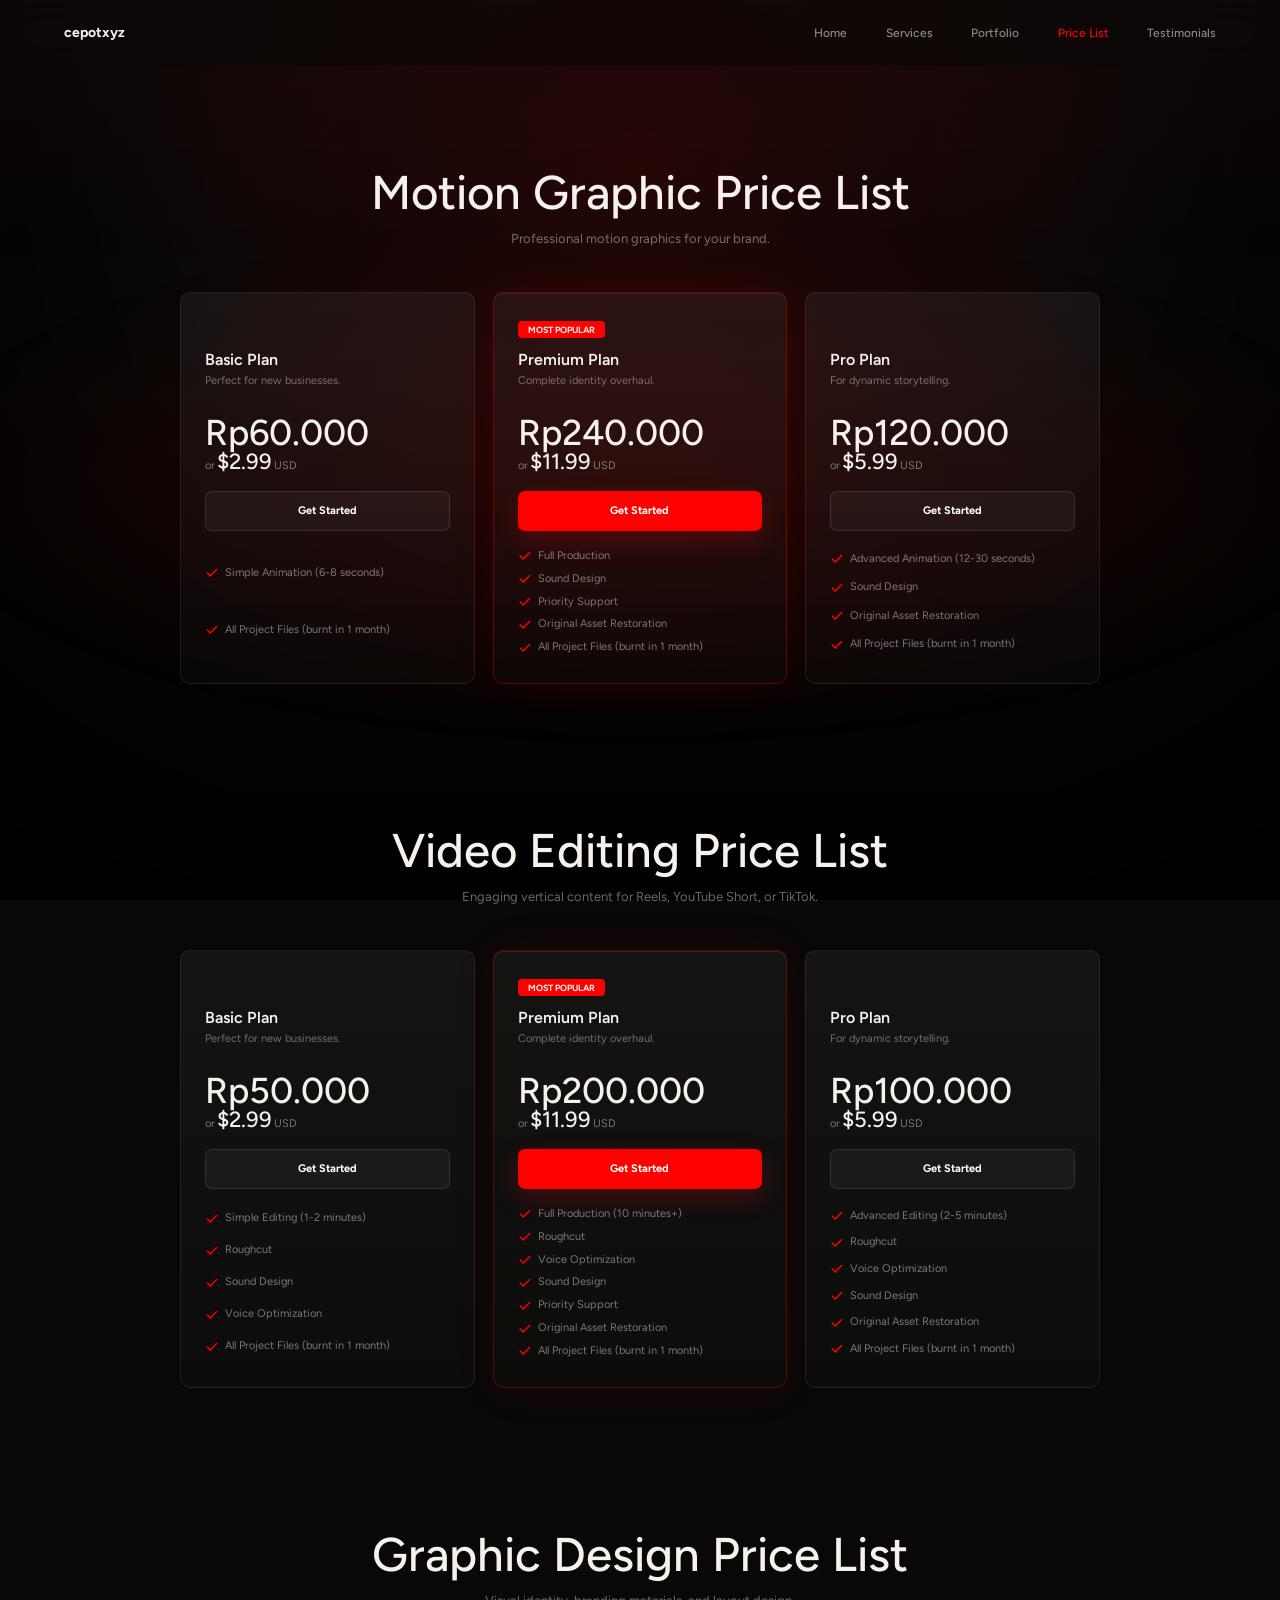
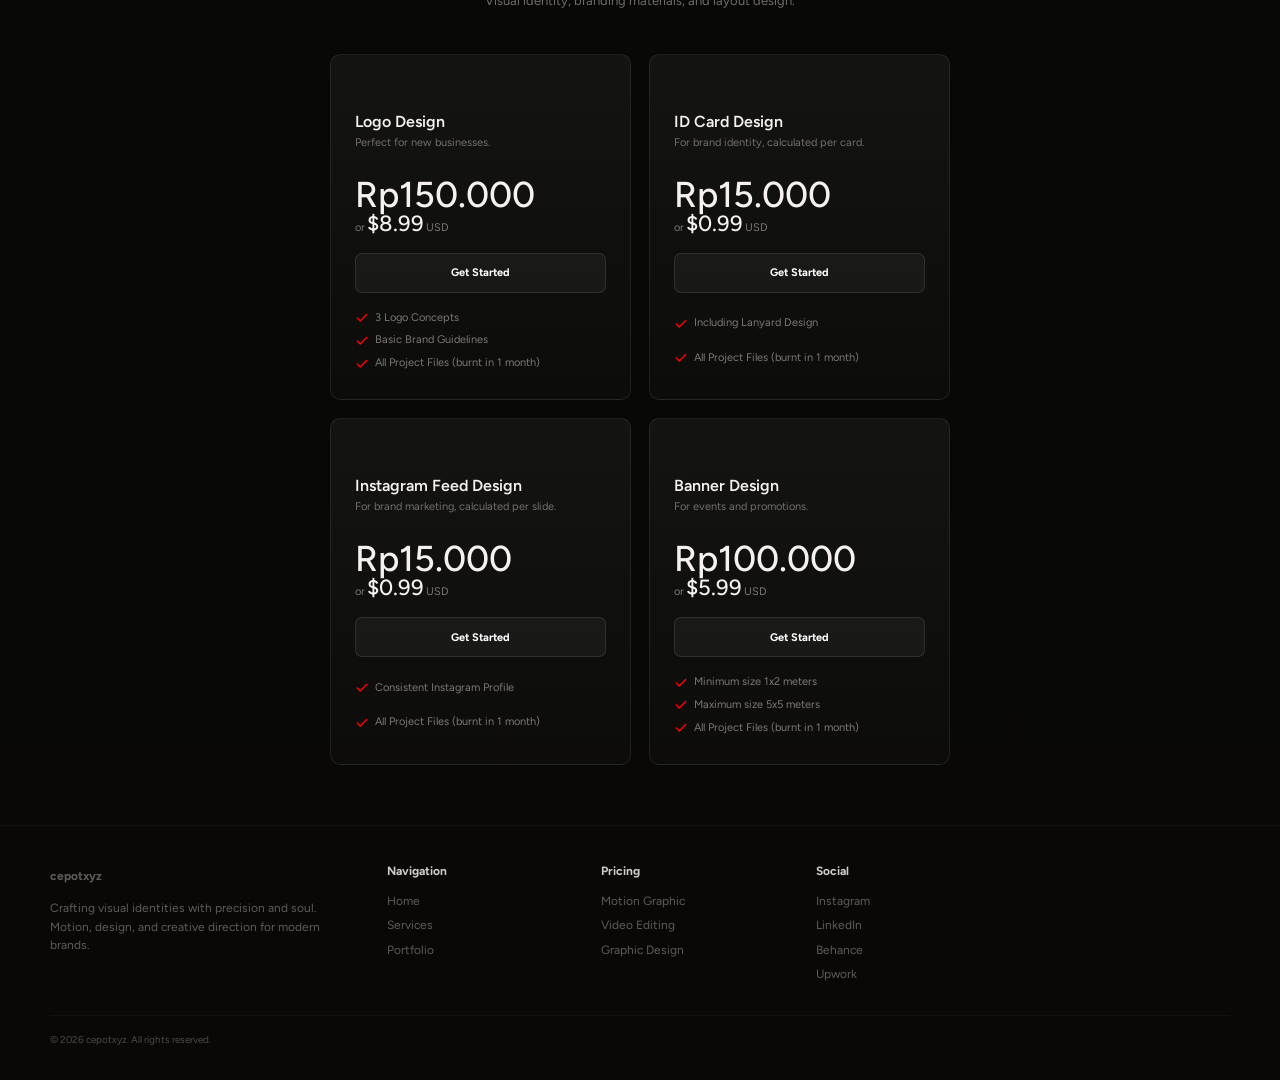
==== pricelist.html @ 966703ff "Revamp: complete portfolio website v2" ====
<!DOCTYPE html>
<html lang="en">
<head>
    <meta charset="UTF-8">
    <meta name="viewport" content="width=device-width, initial-scale=1.0">
    <title>Price List - cepotxyz | Creative Motion Developer</title>
    <link rel="icon" href="Assets/Cepot White Logo.svg" type="image/svg+xml">
    <link rel="preconnect" href="https://fonts.googleapis.com">
    <link rel="preconnect" href="https://fonts.gstatic.com" crossorigin>
    <link href="https://fonts.googleapis.com/css2?family=Figtree:wght@300;400;500;600;700;800&display=swap" rel="stylesheet">
    <link rel="stylesheet" href="style.css">
</head>
<body>
    <main class="page" style="visibility:hidden">
        <nav class="nav" id="nav"></nav>

        <section class="features" style="padding-top:100px;" id="pricing-motion">
            <div class="container">
                <div class="section-head reveal">
                    <h2>Motion Graphic Price List</h2>
                    <p>Professional motion graphics for your brand.</p>
                </div>

                <div class="price-grid">
                    <div class="price-card reveal">
                        <div class="badge" style="opacity:0;pointer-events:none;">&nbsp;</div>
                        <div class="plan">Basic Plan</div>
                        <div class="plan-desc">Perfect for new businesses.</div>
                        <div class="price">
                            <strong>Rp60.000</strong>
                        </div>
                        <div class="price" style="margin-top:-6px;">
                            <span>or </span><strong style="font-size:22px;">$2.99</strong><span> USD</span>
                        </div>
                        <button class="price-btn">Get Started</button>
                        <ul class="check-list">
                            <li>
                                <svg viewBox="0 0 24 24" width="14" height="14" fill="none" stroke="#FF0000" stroke-width="2.5" stroke-linecap="round" stroke-linejoin="round"><polyline points="20 6 9 17 4 12"/></svg>
                                Simple Animation (6-8 seconds)
                            </li>
                            <li>
                                <svg viewBox="0 0 24 24" width="14" height="14" fill="none" stroke="#FF0000" stroke-width="2.5" stroke-linecap="round" stroke-linejoin="round"><polyline points="20 6 9 17 4 12"/></svg>
                                All Project Files (burnt in 1 month)
                            </li>
                        </ul>
                    </div>

                    <div class="price-card featured reveal" style="transition-delay:80ms">
                        <div class="badge">Most Popular</div>
                        <div class="plan">Premium Plan</div>
                        <div class="plan-desc">Complete identity overhaul.</div>
                        <div class="price">
                            <strong>Rp240.000</strong>
                        </div>
                        <div class="price" style="margin-top:-6px;">
                            <span>or </span><strong style="font-size:22px;">$11.99</strong><span> USD</span>
                        </div>
                        <button class="price-btn">Get Started</button>
                        <ul class="check-list">
                            <li>
                                <svg viewBox="0 0 24 24" width="14" height="14" fill="none" stroke="#FF0000" stroke-width="2.5" stroke-linecap="round" stroke-linejoin="round"><polyline points="20 6 9 17 4 12"/></svg>
                                Full Production
                            </li>
                            <li>
                                <svg viewBox="0 0 24 24" width="14" height="14" fill="none" stroke="#FF0000" stroke-width="2.5" stroke-linecap="round" stroke-linejoin="round"><polyline points="20 6 9 17 4 12"/></svg>
                                Sound Design
                            </li>
                            <li>
                                <svg viewBox="0 0 24 24" width="14" height="14" fill="none" stroke="#FF0000" stroke-width="2.5" stroke-linecap="round" stroke-linejoin="round"><polyline points="20 6 9 17 4 12"/></svg>
                                Priority Support
                            </li>
                            <li>
                                <svg viewBox="0 0 24 24" width="14" height="14" fill="none" stroke="#FF0000" stroke-width="2.5" stroke-linecap="round" stroke-linejoin="round"><polyline points="20 6 9 17 4 12"/></svg>
                                Original Asset Restoration
                            </li>
                            <li>
                                <svg viewBox="0 0 24 24" width="14" height="14" fill="none" stroke="#FF0000" stroke-width="2.5" stroke-linecap="round" stroke-linejoin="round"><polyline points="20 6 9 17 4 12"/></svg>
                                All Project Files (burnt in 1 month)
                            </li>
                        </ul>
                    </div>

                    <div class="price-card reveal" style="transition-delay:160ms">
                        <div class="badge" style="opacity:0;pointer-events:none;">&nbsp;</div>
                        <div class="plan">Pro Plan</div>
                        <div class="plan-desc">For dynamic storytelling.</div>
                        <div class="price">
                            <strong>Rp120.000</strong>
                        </div>
                        <div class="price" style="margin-top:-6px;">
                            <span>or </span><strong style="font-size:22px;">$5.99</strong><span> USD</span>
                        </div>
                        <button class="price-btn">Get Started</button>
                        <ul class="check-list">
                            <li>
                                <svg viewBox="0 0 24 24" width="14" height="14" fill="none" stroke="#FF0000" stroke-width="2.5" stroke-linecap="round" stroke-linejoin="round"><polyline points="20 6 9 17 4 12"/></svg>
                                Advanced Animation (12-30 seconds)
                            </li>
                            <li>
                                <svg viewBox="0 0 24 24" width="14" height="14" fill="none" stroke="#FF0000" stroke-width="2.5" stroke-linecap="round" stroke-linejoin="round"><polyline points="20 6 9 17 4 12"/></svg>
                                Sound Design
                            </li>
                            <li>
                                <svg viewBox="0 0 24 24" width="14" height="14" fill="none" stroke="#FF0000" stroke-width="2.5" stroke-linecap="round" stroke-linejoin="round"><polyline points="20 6 9 17 4 12"/></svg>
                                Original Asset Restoration
                            </li>
                            <li>
                                <svg viewBox="0 0 24 24" width="14" height="14" fill="none" stroke="#FF0000" stroke-width="2.5" stroke-linecap="round" stroke-linejoin="round"><polyline points="20 6 9 17 4 12"/></svg>
                                All Project Files (burnt in 1 month)
                            </li>
                        </ul>
                    </div>
                </div>
            </div>
        </section>

        <section class="features" id="pricing-video">
            <div class="container">
                <div class="section-head reveal">
                    <h2>Video Editing Price List</h2>
                    <p>Engaging vertical content for Reels, YouTube Short, or TikTok.</p>
                </div>

                <div class="price-grid">
                    <div class="price-card reveal">
                        <div class="badge" style="opacity:0;pointer-events:none;">&nbsp;</div>
                        <div class="plan">Basic Plan</div>
                        <div class="plan-desc">Perfect for new businesses.</div>
                        <div class="price">
                            <strong>Rp50.000</strong>
                        </div>
                        <div class="price" style="margin-top:-6px;">
                            <span>or </span><strong style="font-size:22px;">$2.99</strong><span> USD</span>
                        </div>
                        <button class="price-btn">Get Started</button>
                        <ul class="check-list">
                            <li>
                                <svg viewBox="0 0 24 24" width="14" height="14" fill="none" stroke="#FF0000" stroke-width="2.5" stroke-linecap="round" stroke-linejoin="round"><polyline points="20 6 9 17 4 12"/></svg>
                                Simple Editing (1-2 minutes)
                            </li>
                            <li>
                                <svg viewBox="0 0 24 24" width="14" height="14" fill="none" stroke="#FF0000" stroke-width="2.5" stroke-linecap="round" stroke-linejoin="round"><polyline points="20 6 9 17 4 12"/></svg>
                                Roughcut
                            </li>
                            <li>
                                <svg viewBox="0 0 24 24" width="14" height="14" fill="none" stroke="#FF0000" stroke-width="2.5" stroke-linecap="round" stroke-linejoin="round"><polyline points="20 6 9 17 4 12"/></svg>
                                Sound Design
                            </li>
                            <li>
                                <svg viewBox="0 0 24 24" width="14" height="14" fill="none" stroke="#FF0000" stroke-width="2.5" stroke-linecap="round" stroke-linejoin="round"><polyline points="20 6 9 17 4 12"/></svg>
                                Voice Optimization
                            </li>
                            <li>
                                <svg viewBox="0 0 24 24" width="14" height="14" fill="none" stroke="#FF0000" stroke-width="2.5" stroke-linecap="round" stroke-linejoin="round"><polyline points="20 6 9 17 4 12"/></svg>
                                All Project Files (burnt in 1 month)
                            </li>
                        </ul>
                    </div>

                    <div class="price-card featured reveal" style="transition-delay:80ms">
                        <div class="badge">Most Popular</div>
                        <div class="plan">Premium Plan</div>
                        <div class="plan-desc">Complete identity overhaul.</div>
                        <div class="price">
                            <strong>Rp200.000</strong>
                        </div>
                        <div class="price" style="margin-top:-6px;">
                            <span>or </span><strong style="font-size:22px;">$11.99</strong><span> USD</span>
                        </div>
                        <button class="price-btn">Get Started</button>
                        <ul class="check-list">
                            <li>
                                <svg viewBox="0 0 24 24" width="14" height="14" fill="none" stroke="#FF0000" stroke-width="2.5" stroke-linecap="round" stroke-linejoin="round"><polyline points="20 6 9 17 4 12"/></svg>
                                Full Production (10 minutes+)
                            </li>
                            <li>
                                <svg viewBox="0 0 24 24" width="14" height="14" fill="none" stroke="#FF0000" stroke-width="2.5" stroke-linecap="round" stroke-linejoin="round"><polyline points="20 6 9 17 4 12"/></svg>
                                Roughcut
                            </li>
                            <li>
                                <svg viewBox="0 0 24 24" width="14" height="14" fill="none" stroke="#FF0000" stroke-width="2.5" stroke-linecap="round" stroke-linejoin="round"><polyline points="20 6 9 17 4 12"/></svg>
                                Voice Optimization
                            </li>
                            <li>
                                <svg viewBox="0 0 24 24" width="14" height="14" fill="none" stroke="#FF0000" stroke-width="2.5" stroke-linecap="round" stroke-linejoin="round"><polyline points="20 6 9 17 4 12"/></svg>
                                Sound Design
                            </li>
                            <li>
                                <svg viewBox="0 0 24 24" width="14" height="14" fill="none" stroke="#FF0000" stroke-width="2.5" stroke-linecap="round" stroke-linejoin="round"><polyline points="20 6 9 17 4 12"/></svg>
                                Priority Support
                            </li>
                            <li>
                                <svg viewBox="0 0 24 24" width="14" height="14" fill="none" stroke="#FF0000" stroke-width="2.5" stroke-linecap="round" stroke-linejoin="round"><polyline points="20 6 9 17 4 12"/></svg>
                                Original Asset Restoration
                            </li>
                            <li>
                                <svg viewBox="0 0 24 24" width="14" height="14" fill="none" stroke="#FF0000" stroke-width="2.5" stroke-linecap="round" stroke-linejoin="round"><polyline points="20 6 9 17 4 12"/></svg>
                                All Project Files (burnt in 1 month)
                            </li>
                        </ul>
                    </div>

                    <div class="price-card reveal" style="transition-delay:160ms">
                        <div class="badge" style="opacity:0;pointer-events:none;">&nbsp;</div>
                        <div class="plan">Pro Plan</div>
                        <div class="plan-desc">For dynamic storytelling.</div>
                        <div class="price">
                            <strong>Rp100.000</strong>
                        </div>
                        <div class="price" style="margin-top:-6px;">
                            <span>or </span><strong style="font-size:22px;">$5.99</strong><span> USD</span>
                        </div>
                        <button class="price-btn">Get Started</button>
                        <ul class="check-list">
                            <li>
                                <svg viewBox="0 0 24 24" width="14" height="14" fill="none" stroke="#FF0000" stroke-width="2.5" stroke-linecap="round" stroke-linejoin="round"><polyline points="20 6 9 17 4 12"/></svg>
                                Advanced Editing (2-5 minutes)
                            </li>
                            <li>
                                <svg viewBox="0 0 24 24" width="14" height="14" fill="none" stroke="#FF0000" stroke-width="2.5" stroke-linecap="round" stroke-linejoin="round"><polyline points="20 6 9 17 4 12"/></svg>
                                Roughcut
                            </li>
                            <li>
                                <svg viewBox="0 0 24 24" width="14" height="14" fill="none" stroke="#FF0000" stroke-width="2.5" stroke-linecap="round" stroke-linejoin="round"><polyline points="20 6 9 17 4 12"/></svg>
                                Voice Optimization
                            </li>
                            <li>
                                <svg viewBox="0 0 24 24" width="14" height="14" fill="none" stroke="#FF0000" stroke-width="2.5" stroke-linecap="round" stroke-linejoin="round"><polyline points="20 6 9 17 4 12"/></svg>
                                Sound Design
                            </li>
                            <li>
                                <svg viewBox="0 0 24 24" width="14" height="14" fill="none" stroke="#FF0000" stroke-width="2.5" stroke-linecap="round" stroke-linejoin="round"><polyline points="20 6 9 17 4 12"/></svg>
                                Original Asset Restoration
                            </li>
                            <li>
                                <svg viewBox="0 0 24 24" width="14" height="14" fill="none" stroke="#FF0000" stroke-width="2.5" stroke-linecap="round" stroke-linejoin="round"><polyline points="20 6 9 17 4 12"/></svg>
                                All Project Files (burnt in 1 month)
                            </li>
                        </ul>
                    </div>
                </div>
            </div>
        </section>

        <section class="features" id="pricing-graphic">
            <div class="container">
                <div class="section-head reveal">
                    <h2>Graphic Design Price List</h2>
                    <p>Visual identity, branding materials, and layout design.</p>
                </div>

                <div class="price-grid price-grid-half">
                    <div class="price-card reveal">
                        <div class="badge" style="opacity:0;pointer-events:none;">&nbsp;</div>
                        <div class="plan">Logo Design</div>
                        <div class="plan-desc">Perfect for new businesses.</div>
                        <div class="price">
                            <strong>Rp150.000</strong>
                        </div>
                        <div class="price" style="margin-top:-6px;">
                            <span>or </span><strong style="font-size:22px;">$8.99</strong><span> USD</span>
                        </div>
                        <button class="price-btn">Get Started</button>
                        <ul class="check-list">
                            <li>
                                <svg viewBox="0 0 24 24" width="14" height="14" fill="none" stroke="#FF0000" stroke-width="2.5" stroke-linecap="round" stroke-linejoin="round"><polyline points="20 6 9 17 4 12"/></svg>
                                3 Logo Concepts
                            </li>
                            <li>
                                <svg viewBox="0 0 24 24" width="14" height="14" fill="none" stroke="#FF0000" stroke-width="2.5" stroke-linecap="round" stroke-linejoin="round"><polyline points="20 6 9 17 4 12"/></svg>
                                Basic Brand Guidelines
                            </li>
                            <li>
                                <svg viewBox="0 0 24 24" width="14" height="14" fill="none" stroke="#FF0000" stroke-width="2.5" stroke-linecap="round" stroke-linejoin="round"><polyline points="20 6 9 17 4 12"/></svg>
                                All Project Files (burnt in 1 month)
                            </li>
                        </ul>
                    </div>

                    <div class="price-card reveal" style="transition-delay:80ms">
                        <div class="badge" style="opacity:0;pointer-events:none;">&nbsp;</div>
                        <div class="plan">ID Card Design</div>
                        <div class="plan-desc">For brand identity, calculated per card.</div>
                        <div class="price">
                            <strong>Rp15.000</strong>
                        </div>
                        <div class="price" style="margin-top:-6px;">
                            <span>or </span><strong style="font-size:22px;">$0.99</strong><span> USD</span>
                        </div>
                        <button class="price-btn">Get Started</button>
                        <ul class="check-list">
                            <li>
                                <svg viewBox="0 0 24 24" width="14" height="14" fill="none" stroke="#FF0000" stroke-width="2.5" stroke-linecap="round" stroke-linejoin="round"><polyline points="20 6 9 17 4 12"/></svg>
                                Including Lanyard Design
                            </li>
                            <li>
                                <svg viewBox="0 0 24 24" width="14" height="14" fill="none" stroke="#FF0000" stroke-width="2.5" stroke-linecap="round" stroke-linejoin="round"><polyline points="20 6 9 17 4 12"/></svg>
                                All Project Files (burnt in 1 month)
                            </li>
                        </ul>
                    </div>

                    <div class="price-card reveal" style="transition-delay:160ms">
                        <div class="badge" style="opacity:0;pointer-events:none;">&nbsp;</div>
                        <div class="plan">Instagram Feed Design</div>
                        <div class="plan-desc">For brand marketing, calculated per slide.</div>
                        <div class="price">
                            <strong>Rp15.000</strong>
                        </div>
                        <div class="price" style="margin-top:-6px;">
                            <span>or </span><strong style="font-size:22px;">$0.99</strong><span> USD</span>
                        </div>
                        <button class="price-btn">Get Started</button>
                        <ul class="check-list">
                            <li>
                                <svg viewBox="0 0 24 24" width="14" height="14" fill="none" stroke="#FF0000" stroke-width="2.5" stroke-linecap="round" stroke-linejoin="round"><polyline points="20 6 9 17 4 12"/></svg>
                                Consistent Instagram Profile
                            </li>
                            <li>
                                <svg viewBox="0 0 24 24" width="14" height="14" fill="none" stroke="#FF0000" stroke-width="2.5" stroke-linecap="round" stroke-linejoin="round"><polyline points="20 6 9 17 4 12"/></svg>
                                All Project Files (burnt in 1 month)
                            </li>
                        </ul>
                    </div>

                    <div class="price-card reveal" style="transition-delay:240ms">
                        <div class="badge" style="opacity:0;pointer-events:none;">&nbsp;</div>
                        <div class="plan">Banner Design</div>
                        <div class="plan-desc">For events and promotions.</div>
                        <div class="price">
                            <strong>Rp100.000</strong>
                        </div>
                        <div class="price" style="margin-top:-6px;">
                            <span>or </span><strong style="font-size:22px;">$5.99</strong><span> USD</span>
                        </div>
                        <button class="price-btn">Get Started</button>
                        <ul class="check-list">
                            <li>
                                <svg viewBox="0 0 24 24" width="14" height="14" fill="none" stroke="#FF0000" stroke-width="2.5" stroke-linecap="round" stroke-linejoin="round"><polyline points="20 6 9 17 4 12"/></svg>
                                Minimum size 1x2 meters
                            </li>
                            <li>
                                <svg viewBox="0 0 24 24" width="14" height="14" fill="none" stroke="#FF0000" stroke-width="2.5" stroke-linecap="round" stroke-linejoin="round"><polyline points="20 6 9 17 4 12"/></svg>
                                Maximum size 5x5 meters
                            </li>
                            <li>
                                <svg viewBox="0 0 24 24" width="14" height="14" fill="none" stroke="#FF0000" stroke-width="2.5" stroke-linecap="round" stroke-linejoin="round"><polyline points="20 6 9 17 4 12"/></svg>
                                All Project Files (burnt in 1 month)
                            </li>
                        </ul>
                    </div>
                </div>
            </div>
        </section>

        <footer class="footer" id="footer"></footer>
    </main>
    <script src="script.js"></script>
</body>
</html>
---- style.css ----
:root {
    --bg: #080807;
    --bg-2: #0c0b0b;
    --panel: rgba(28, 26, 25, 0.78);
    --panel-2: rgba(38, 34, 32, 0.58);
    --line: rgba(255, 255, 255, 0.08);
    --line-hot: rgba(255, 0, 0, 0.32);
    --text: #f6f1ec;
    --muted: rgba(246, 241, 236, 0.58);
    --dim: rgba(246, 241, 236, 0.34);
    --hot: #FF0000;
    --hot-2: #FF0000;
    --green: #36d98f;
    --red: #ff5f5f;
    --shadow: 0 26px 70px rgba(0, 0, 0, 0.5);
}

* {
    box-sizing: border-box;
    margin: 0;
    padding: 0;
}

html {
    scroll-behavior: smooth;
}

body {
    min-height: 100vh;
    background:
        radial-gradient(900px 520px at 50% 7%, rgba(255, 0, 0, 0.12), transparent 62%),
        linear-gradient(180deg, #0a0a0a 0%, var(--bg) 23%, #090807 100%);
    color: var(--text);
    font-family: "Figtree", -apple-system, BlinkMacSystemFont, "Segoe UI", sans-serif;
    overflow-x: hidden;
}

body::before {
    content: "";
    position: fixed;
    inset: 0;
    z-index: -2;
    background-image:
        linear-gradient(rgba(255,255,255,0.018) 1px, transparent 1px),
        linear-gradient(90deg, rgba(255,255,255,0.018) 1px, transparent 1px);
    background-size: 72px 72px;
    mask-image: linear-gradient(180deg, rgba(0,0,0,0.5), transparent 72%);
}

body::after {
    content: "";
    position: fixed;
    inset: 0;
    z-index: -1;
    pointer-events: none;
    background:
        linear-gradient(90deg, rgba(0,0,0,0.42), transparent 18%, transparent 82%, rgba(0,0,0,0.42)),
        linear-gradient(180deg, transparent 0%, rgba(0,0,0,0.2) 42%, rgba(0,0,0,0.9) 100%);
}

a {
    color: inherit;
    text-decoration: none;
}

button,
input {
    font: inherit;
}

img {
    max-width: 100%;
    display: block;
}

.page {
    width: 100%;
    margin: 0 auto;
    position: relative;
    background:
        radial-gradient(1180px 420px at 50% 18%, rgba(255, 0, 0, 0.13), transparent 63%),
        linear-gradient(180deg, rgba(255,0,0,0.04), transparent 10%);
    box-shadow: none;
}

.container {
    width: min(100% - 96px, 1180px);
    margin: 0 auto;
}

.nav {
    position: sticky;
    top: 0;
    z-index: 50;
    display: flex;
    align-items: center;
    justify-content: space-between;
    height: 66px;
    padding: 0 clamp(24px, 5vw, 72px);
    background: rgba(10, 9, 8, 0.58);
    border-bottom: 1px solid transparent;
    backdrop-filter: blur(16px);
    transition: border-color 220ms ease, background 220ms ease;
}

.nav.scrolled {
    background: rgba(10, 9, 8, 0.9);
    border-color: rgba(255,255,255,0.07);
}

.brand {
    display: inline-flex;
    align-items: center;
    gap: 8px;
    font-size: 14px;
    font-weight: 700;
}

.brand-mark {
    width: 19px;
    height: 19px;
    display: grid;
    place-items: center;
    border-radius: 6px;
    background: linear-gradient(145deg, var(--hot), #FF0000);
    box-shadow: 0 0 28px rgba(255, 0, 0, 0.42);
}

.brand-mark svg {
    width: 11px;
    height: 11px;
    fill: white;
}

.nav-links {
    display: flex;
    align-items: center;
    gap: clamp(22px, 3vw, 42px);
    list-style: none;
    color: rgba(246,241,236,0.55);
    font-size: 12px;
    font-weight: 500;
}

.nav-links a {
    transition: color 180ms ease;
}

.nav-links a:hover,
.nav-links a.active {
    color: var(--hot);
}

.nav-dropdown {
    position: relative;
}

.nav-dropdown .dropdown-menu {
    position: absolute;
    top: 100%;
    left: 50%;
    transform: translateX(-50%) translateY(8px);
    background: rgba(18,17,16,0.95);
    border: 1px solid rgba(255,255,255,0.08);
    border-radius: 10px;
    padding: 6px;
    min-width: 170px;
    opacity: 0;
    visibility: hidden;
    transition: opacity 200ms ease, visibility 200ms ease, transform 200ms ease;
    backdrop-filter: blur(18px);
    -webkit-backdrop-filter: blur(18px);
}

.nav-dropdown:hover .dropdown-menu {
    opacity: 1;
    visibility: visible;
    transform: translateX(-50%) translateY(4px);
}

.nav-dropdown .dropdown-menu a {
    display: block;
    padding: 8px 14px;
    border-radius: 6px;
    color: rgba(246,241,236,0.6);
    font-size: 12px;
    white-space: nowrap;
    transition: color 180ms ease, background 180ms ease;
}

.nav-dropdown .dropdown-menu a:hover {
    color: #FF0000;
    background: rgba(255,0,0,0.06);
}

.mobile-panel .mobile-sub {
    padding-left: 36px;
    font-size: 12px;
    color: rgba(246,241,236,0.45);
}

.nav-actions {
    display: flex;
    align-items: center;
    gap: 12px;
    font-size: 12px;
}

.small-btn {
    border: 1px solid rgba(255,255,255,0.1);
    background: rgba(255,255,255,0.035);
    color: var(--text);
    border-radius: 7px;
    padding: 8px 12px;
    cursor: pointer;
    transition: transform 180ms ease, border-color 180ms ease, background 180ms ease;
}

.small-btn:hover {
    transform: translateY(-1px);
    border-color: rgba(255, 0, 0, 0.44);
    background: rgba(255,0,0,0.08);
}

.menu-btn {
    display: none;
    width: 34px;
    height: 34px;
    place-items: center;
    border: 1px solid rgba(255,255,255,0.1);
    border-radius: 7px;
    background: rgba(255,255,255,0.035);
    cursor: pointer;
}

.menu-btn span,
.menu-btn span::before,
.menu-btn span::after {
    display: block;
    width: 16px;
    height: 2px;
    border-radius: 2px;
    background: rgba(255,255,255,0.55);
    transition: transform 260ms ease, opacity 200ms ease;
    transform-origin: center;
}

.menu-btn span {
    position: relative;
}

.menu-btn span::before,
.menu-btn span::after {
    content: "";
    position: absolute;
}

.menu-btn span::before {
    top: -5px;
}

.menu-btn span::after {
    top: 5px;
}

.menu-btn.open span {
    background: transparent;
}

.menu-btn.open span::before {
    transform: translateY(5px) rotate(45deg);
}

.menu-btn.open span::after {
    transform: translateY(-5px) rotate(-45deg);
}

.mobile-panel {
    position: fixed;
    z-index: 100;
    top: 66px;
    left: 0;
    right: 0;
    bottom: 0;
    background: #000;
    display: flex;
    flex-direction: column;
    padding: 28px 24px;
    gap: 22px;
    font-size: 16px;
    font-weight: 500;
    pointer-events: none;
    opacity: 0;
    transition: opacity 260ms ease;
}

.mobile-panel a {
    color: #f6f1ec;
    text-decoration: none;
    transition: color 180ms ease;
}

.mobile-panel a:hover {
    color: #FF0000;
}

.mobile-panel.open {
    pointer-events: auto;
    opacity: 1;
}

.hero {
    min-height: 720px;
    display: flex;
    flex-direction: column;
    align-items: center;
    justify-content: center;
    text-align: center;
    position: relative;
    padding-top: 40px;
    overflow: hidden;
}

.hero-ambient-left,
.hero-ambient-right {
    position: absolute;
    top: 50%;
    width: 280px;
    height: 500px;
    transform: translateY(-50%) skewX(-12deg);
    pointer-events: none;
    z-index: 1;
}

.hero-ambient-left {
    left: -80px;
    background: linear-gradient(180deg, transparent 0%, rgba(180,0,0,0.25) 40%, rgba(120,0,0,0.4) 60%, transparent 100%);
    mask-image: linear-gradient(90deg, rgba(0,0,0,1) 0%, rgba(0,0,0,0) 100%);
    -webkit-mask-image: linear-gradient(90deg, rgba(0,0,0,1) 0%, rgba(0,0,0,0) 100%);
}

.hero-ambient-right {
    right: -80px;
    background: linear-gradient(180deg, transparent 0%, rgba(180,0,0,0.25) 40%, rgba(120,0,0,0.4) 60%, transparent 100%);
    mask-image: linear-gradient(270deg, rgba(0,0,0,1) 0%, rgba(0,0,0,0) 100%);
    -webkit-mask-image: linear-gradient(270deg, rgba(0,0,0,1) 0%, rgba(0,0,0,0) 100%);
}

.hero-copy {
    position: relative;
    z-index: 5;
    max-width: 720px;
    padding: 0 24px;
}

.eyebrow {
    display: inline-flex;
    align-items: center;
    gap: 6px;
    padding: 6px 14px;
    border: 1px solid rgba(255,255,255,0.09);
    border-radius: 20px;
    background: rgba(255,255,255,0.035);
    color: rgba(246,241,236,0.78);
    font-size: 11px;
    font-weight: 600;
    margin-bottom: 22px;
}

.eyebrow svg {
    width: 14px;
    height: 14px;
    stroke: var(--hot);
    fill: none;
}

.social-proof {
    display: inline-flex;
    align-items: center;
    gap: 10px;
    padding: 6px 14px 6px 6px;
    border: 1px solid rgba(255,255,255,0.09);
    border-radius: 24px;
    background: rgba(255,255,255,0.035);
    margin-bottom: 28px;
}

.social-proof-avatars {
    display: flex;
    align-items: center;
}

.avatar {
    width: 24px;
    height: 24px;
    border-radius: 50%;
    background: linear-gradient(135deg, var(--hot-2), var(--hot));
    display: flex;
    align-items: center;
    justify-content: center;
    font-size: 10px;
    font-weight: 700;
    color: #fff;
    margin-left: -6px;
    border: 2px solid #0c0c0c;
}

.avatar:first-child {
    margin-left: 0;
}

.social-proof-text {
    font-size: 12px;
    font-weight: 500;
    color: rgba(246,241,236,0.7);
}

h1 {
    font-size: clamp(40px, 5.2vw, 68px);
    line-height: 1.08;
    font-weight: 500;
    max-width: 680px;
    margin: 0 auto;
}

h1 em {
    font-style: normal;
    color: rgba(246,241,236,0.35);
}

h1 em::after {
    content: '';
    display: block;
}

.hero-copy p {
    margin: 14px auto 0;
    max-width: 480px;
    color: rgba(246,241,236,0.43);
    font-size: 13px;
    line-height: 1.65;
}

.hero-actions {
    margin-top: 24px;
    display: flex;
    align-items: center;
    justify-content: center;
    gap: 9px;
    flex-wrap: wrap;
}

.btn {
    display: inline-flex;
    align-items: center;
    justify-content: center;
    gap: 7px;
    min-height: 40px;
    padding: 0 22px;
    border: 0;
    border-radius: 9px;
    color: white;
    font-size: 12px;
    font-weight: 700;
    cursor: pointer;
    transition: transform 180ms ease, box-shadow 180ms ease, border-color 180ms ease, background 180ms ease;
}

.btn-primary {
    background: linear-gradient(180deg, var(--hot-2), var(--hot));
    box-shadow: 0 10px 28px rgba(255, 0, 0, 0.3), inset 0 1px 0 rgba(255,255,255,0.26);
}

.btn-secondary {
    border: 1px solid rgba(255,255,255,0.11);
    background: rgba(255,255,255,0.045);
    color: rgba(255,255,255,0.85);
}

.btn:hover {
    transform: translateY(-2px);
}

.hero-glow {
    position: absolute;
    z-index: 1;
    top: 120px;
    width: 620px;
    height: 620px;
    border-radius: 50%;
    background: radial-gradient(circle, rgba(255,0,0,0.12), transparent 68%);
    pointer-events: none;
}

.hero-stats {
    position: relative;
    z-index: 5;
    display: grid;
    grid-template-columns: repeat(3, 1fr);
    gap: 24px;
    margin-top: 56px;
    max-width: 560px;
    width: 100%;
    padding: 0 24px;
}

.stat-item {
    text-align: center;
}

.stat-item strong {
    display: block;
    font-size: 28px;
    font-weight: 600;
}

.stat-item span {
    color: rgba(246,241,236,0.4);
    font-size: 11px;
}

section {
    position: relative;
}

.section-head {
    width: min(100%, 680px);
    margin: 0 auto 42px;
    text-align: center;
}

.section-head h2 {
    font-size: clamp(30px, 3.7vw, 48px);
    line-height: 1.12;
    font-weight: 500;
}

.section-head p {
    margin: 10px auto 0;
    width: min(100%, 520px);
    color: rgba(246,241,236,0.43);
    font-size: 13px;
    line-height: 1.6;
}

.features {
    padding: 80px 0 60px;
}

.feature-grid {
    display: grid;
    grid-template-columns: 1fr 1fr;
    gap: 18px;
}

.service-list {
    display: flex;
    flex-direction: column;
    gap: 18px;
}

.service-item {
    display: flex;
    align-items: center;
    gap: 20px;
    padding: 16px 20px;
    text-decoration: none;
    color: inherit;
    border-bottom: 1px solid rgba(255,255,255,0.06);
    position: relative;
}

.service-item::after {
    content: '';
    position: absolute;
    bottom: -1px;
    left: 0;
    width: 100%;
    height: 1px;
    background: #FF0000;
    transform: scaleX(0);
    transform-origin: left;
    transition: transform 300ms ease;
    box-shadow: 0 0 8px rgba(255,0,0,0.4);
}

.service-item:hover::after {
    transform: scaleX(1);
}

.service-item .icon-box {
    margin-bottom: 0;
    flex-shrink: 0;
}

.feature-card {
    position: relative;
    min-height: 200px;
    border: 1px solid rgba(255,255,255,0.07);
    border-radius: 10px;
    background:
        linear-gradient(180deg, rgba(255,255,255,0.054), rgba(255,255,255,0.018)),
        rgba(22,21,20,0.7);
    box-shadow: inset 0 1px 0 rgba(255,255,255,0.05);
    overflow: hidden;
    padding: 24px;
    transition: transform 200ms ease, border-color 200ms ease, background 200ms ease;
}

.feature-card:hover {
    transform: translateY(-4px);
    border-color: rgba(255,0,0,0.28);
    background:
        linear-gradient(180deg, rgba(255,0,0,0.08), rgba(255,255,255,0.014)),
        rgba(22,21,20,0.72);
}

.feature-card .icon-box {
    width: 34px;
    height: 34px;
    display: grid;
    place-items: center;
    border-radius: 8px;
    background: rgba(255,0,0,0.12);
    margin-bottom: 14px;
}

.feature-card .icon-box svg {
    width: 18px;
    height: 18px;
    stroke: var(--hot);
    fill: none;
    stroke-width: 1.8;
}

.feature-card h3 {
    font-size: 18px;
    font-weight: 500;
    margin-bottom: 6px;
}

.feature-card p {
    color: rgba(246,241,236,0.4);
    font-size: 12px;
    line-height: 1.55;
    max-width: 400px;
}

.process {
    padding: 60px 0 70px;
}

.process-grid {
    display: grid;
    grid-template-columns: repeat(3, 1fr);
    gap: 18px;
}

.process-card {
    text-align: center;
    padding: 32px 20px;
    border: 1px solid rgba(255,255,255,0.07);
    border-radius: 10px;
    background:
        linear-gradient(180deg, rgba(255,255,255,0.054), rgba(255,255,255,0.018)),
        rgba(22,21,20,0.7);
    box-shadow: inset 0 1px 0 rgba(255,255,255,0.05);
    transition: transform 200ms ease, border-color 200ms ease;
}

.process-card:hover {
    transform: translateY(-4px);
    border-color: rgba(255,0,0,0.28);
}

.process-card .step-num {
    display: inline-flex;
    align-items: center;
    justify-content: center;
    width: 40px;
    height: 40px;
    border-radius: 10px;
    background: linear-gradient(180deg, var(--hot-2), var(--hot));
    font-size: 14px;
    font-weight: 700;
    margin-bottom: 16px;
}

.process-card h3 {
    font-size: 16px;
    font-weight: 500;
    margin-bottom: 6px;
}

.process-card p {
    color: rgba(246,241,236,0.4);
    font-size: 12px;
    line-height: 1.55;
    max-width: 320px;
    margin: 0 auto;
}

.portfolio {
    padding: 70px 0 60px;
}

.portfolio-grid {
    display: grid;
    grid-template-columns: repeat(3, 1fr);
    gap: 18px;
}

.portfolio-card {
    border: 1px solid rgba(255,255,255,0.07);
    border-radius: 10px;
    overflow: hidden;
    background:
        linear-gradient(180deg, rgba(255,255,255,0.054), rgba(255,255,255,0.018)),
        rgba(22,21,20,0.7);
    box-shadow: inset 0 1px 0 rgba(255,255,255,0.05);
    transition: transform 200ms ease, border-color 200ms ease;
}

.portfolio-card:hover {
    transform: translateY(-4px);
    border-color: rgba(255,0,0,0.28);
}

.portfolio-card .portfolio-visual {
    aspect-ratio: 1 / 1;
    overflow: hidden;
    background: rgba(10,10,10,0.5);
}

.portfolio-card .portfolio-visual img {
    width: 100%;
    height: 100%;
    object-fit: cover;
    transition: transform 300ms ease;
}

.portfolio-card:hover .portfolio-visual img {
    transform: scale(1.05);
}

.portfolio-card .portfolio-body {
    padding: 18px 20px 20px;
}

.portfolio-card h3 {
    font-size: 15px;
    font-weight: 600;
    margin-bottom: 4px;
}

.portfolio-card p {
    color: rgba(246,241,236,0.4);
    font-size: 11px;
    line-height: 1.5;
    margin-bottom: 12px;
}

.portfolio-card .portfolio-link {
    display: inline-flex;
    align-items: center;
    gap: 5px;
    color: var(--hot);
    font-size: 11px;
    font-weight: 600;
    transition: gap 180ms ease;
}

.portfolio-card .portfolio-link:hover {
    gap: 9px;
}

.portfolio-card .portfolio-link svg {
    width: 12px;
    height: 12px;
    stroke: currentColor;
    fill: none;
    stroke-width: 2;
}

.testimonials {
    padding: 60px 0 70px;
}

.testimonial-grid {
    display: grid;
    grid-template-columns: repeat(3, 1fr);
    gap: 18px;
}

.testimonial-row {
    grid-column: 1 / -1;
    display: flex;
    justify-content: center;
    gap: 18px;
}

.testimonial-row .testimonial-card {
    flex: 1;
    max-width: calc((100% - 18px) / 3);
}

.testimonial-card {
    border: 1px solid rgba(255,255,255,0.07);
    border-radius: 10px;
    padding: 24px;
    background:
        linear-gradient(180deg, rgba(255,255,255,0.054), rgba(255,255,255,0.018)),
        rgba(22,21,20,0.7);
    box-shadow: inset 0 1px 0 rgba(255,255,255,0.05);
    transition: transform 200ms ease, border-color 200ms ease;
}

.testimonial-card:hover {
    transform: translateY(-4px);
    border-color: rgba(255,0,0,0.28);
}

.testimonial-card .stars {
    display: flex;
    gap: 2px;
    margin-bottom: 10px;
}

.testimonial-card .stars svg {
    width: 14px;
    height: 14px;
    fill: var(--hot);
}

.testimonial-card blockquote {
    color: rgba(246,241,236,0.72);
    font-size: 12px;
    line-height: 1.6;
    margin-bottom: 14px;
    font-style: italic;
}

.testimonial-card .author {
    display: flex;
    align-items: center;
    gap: 10px;
}

.testimonial-card .author-avatar {
    width: 32px;
    height: 32px;
    border-radius: 50%;
    display: grid;
    place-items: center;
    background: linear-gradient(135deg, var(--hot-2), var(--hot));
    font-size: 12px;
    font-weight: 700;
    color: white;
}

.testimonial-card .author-info strong {
    display: block;
    font-size: 12px;
    font-weight: 600;
}

.testimonial-card .author-info span {
    color: rgba(246,241,236,0.38);
    font-size: 10px;
}

.pricing-section {
    padding: 70px 0 60px;
}

.price-grid {
    display: grid;
    grid-template-columns: repeat(3, 1fr);
    gap: 18px;
    width: min(100%, 920px);
    margin: 0 auto;
}

.price-grid-half {
    grid-template-columns: repeat(2, 1fr);
    width: min(100%, 620px);
}

.price-card {
    min-height: 340px;
    padding: 28px 24px;
    border-radius: 10px;
    border: 1px solid rgba(255,255,255,0.08);
    background: linear-gradient(180deg, rgba(255,255,255,0.052), rgba(255,255,255,0.018));
    display: flex;
    flex-direction: column;
}

.price-card.featured {
    border-color: rgba(255,0,0,0.3);
    box-shadow: inset 0 1px 0 rgba(255,255,255,0.07), 0 0 45px rgba(255,0,0,0.08);
}

.price-card .badge {
    display: inline-block;
    width: fit-content;
    padding: 3px 10px;
    border-radius: 4px;
    background: linear-gradient(180deg, var(--hot-2), var(--hot));
    font-size: 9px;
    font-weight: 700;
    text-transform: uppercase;
    margin-bottom: 12px;
}

.plan {
    font-size: 16px;
    font-weight: 600;
    margin-bottom: 4px;
}

.plan-desc {
    min-height: 24px;
    color: rgba(246,241,236,0.42);
    font-size: 11px;
    line-height: 1.45;
}

.price {
    margin-top: 14px;
    display: flex;
    align-items: baseline;
    gap: 2px;
}

.price strong {
    font-size: 36px;
    font-weight: 500;
}

.price span {
    color: rgba(246,241,236,0.46);
    font-size: 11px;
}

.price-btn {
    width: 100%;
    height: 40px;
    margin: 16px 0 18px;
    border: 1px solid rgba(255,255,255,0.1);
    border-radius: 7px;
    background: rgba(255,255,255,0.045);
    color: white;
    font-size: 11px;
    font-weight: 700;
    cursor: pointer;
    transition: transform 180ms ease, border-color 180ms ease, background 180ms ease;
}

.price-btn:hover {
    transform: translateY(-1px);
    border-color: rgba(255,0,0,0.44);
}

.price-card.featured .price-btn {
    border-color: transparent;
    background: linear-gradient(180deg, var(--hot-2), var(--hot));
    box-shadow: 0 9px 24px rgba(255,0,0,0.22);
}

.check-list {
    display: grid;
    gap: 8px;
    list-style: none;
    flex: 1;
}

.check-list li {
    display: flex;
    align-items: center;
    gap: 6px;
    color: rgba(246,241,236,0.47);
    font-size: 11px;
    line-height: 1.35;
}

.check-list svg {
    width: 14px;
    height: 14px;
    flex: 0 0 auto;
    stroke: var(--hot);
    fill: none;
    stroke-width: 2.5;
}

.faq {
    padding: 70px 0 56px;
    border-top: 1px solid rgba(255,255,255,0.045);
}

.faq-layout {
    display: grid;
    grid-template-columns: 0.82fr 1.18fr;
    gap: 48px;
    align-items: start;
}

.faq-copy h2 {
    font-size: clamp(28px, 2.8vw, 38px);
    font-weight: 500;
    line-height: 1.12;
}

.faq-copy p {
    margin-top: 10px;
    color: rgba(246,241,236,0.43);
    font-size: 12px;
    line-height: 1.6;
}

.faq-list {
    display: grid;
    gap: 8px;
}

.faq-item {
    border: 1px solid rgba(255,255,255,0.07);
    border-radius: 10px;
    background:
        linear-gradient(180deg, rgba(255,255,255,0.035), rgba(255,255,255,0.01)),
        rgba(22,21,20,0.6);
    overflow: hidden;
    transition: border-color 200ms ease;
}

.faq-item.open {
    border-color: rgba(255,0,0,0.22);
}

.faq-question {
    width: 100%;
    display: flex;
    justify-content: space-between;
    align-items: center;
    min-height: 50px;
    padding: 0 18px;
    border: 0;
    background: transparent;
    color: var(--text);
    font-size: 12px;
    font-weight: 600;
    cursor: pointer;
    text-align: left;
    gap: 12px;
}

.faq-question svg {
    width: 14px;
    height: 14px;
    flex: 0 0 auto;
    stroke: rgba(255,255,255,0.32);
    fill: none;
    stroke-width: 2;
    transition: transform 240ms ease;
}

.faq-item.open .faq-question svg {
    transform: rotate(45deg);
}

.faq-answer {
    max-height: 0;
    overflow: hidden;
    transition: max-height 300ms ease, padding 300ms ease;
}

.faq-item.open .faq-answer {
    max-height: 200px;
}

.faq-answer p {
    padding: 0 18px 16px;
    color: rgba(246,241,236,0.4);
    font-size: 11px;
    line-height: 1.6;
}

.cta-section {
    padding: 60px 0 70px;
    text-align: center;
    border-top: 1px solid rgba(255,255,255,0.045);
}

.cta-section h2 {
    font-size: clamp(26px, 3.2vw, 42px);
    font-weight: 500;
    line-height: 1.12;
    max-width: 560px;
    margin: 0 auto;
}

.cta-section h2 em {
    font-style: normal;
    background: linear-gradient(135deg, var(--hot-2), var(--hot));
    -webkit-background-clip: text;
    -webkit-text-fill-color: transparent;
    background-clip: text;
}

.cta-section p {
    margin: 10px auto 22px;
    color: rgba(246,241,236,0.43);
    font-size: 13px;
    max-width: 400px;
}

.footer {
    padding: 38px 0 34px;
    border-top: 1px solid rgba(255,255,255,0.045);
}

.footer-grid {
    display: grid;
    grid-template-columns: 1.3fr repeat(3, 0.75fr) 0.9fr;
    gap: 48px;
    align-items: start;
}

.footer-brand p {
    margin-top: 11px;
    color: rgba(246,241,236,0.36);
    font-size: 12px;
    line-height: 1.55;
}

.footer h4 {
    color: rgba(246,241,236,0.84);
    font-size: 12px;
    font-weight: 700;
    margin-bottom: 11px;
}

.footer ul {
    list-style: none;
}

.footer a,
.footer li {
    color: rgba(246,241,236,0.36);
    font-size: 12px;
    line-height: 2.05;
}

.footer a:hover {
    color: var(--hot);
}

.legal {
    display: flex;
    justify-content: space-between;
    padding: 17px 0 0;
    margin-top: 28px;
    border-top: 1px solid rgba(255,255,255,0.04);
    color: rgba(246,241,236,0.28);
    font-size: 10px;
}

.reveal {
    opacity: 0;
    transform: translateY(22px);
    transition: opacity 620ms ease, transform 620ms ease;
}

.reveal.visible {
    opacity: 1;
    transform: translateY(0);
}

@keyframes breathe {
    0%, 100% {
        transform: scale(1);
    }
    50% {
        transform: scale(1.05);
    }
}

@media (max-width: 820px) {
    .feature-grid,
    .process-grid,
    .portfolio-grid,
    .testimonial-grid,
    .price-grid {
        grid-template-columns: 1fr 1fr;
    }

    .faq-layout {
        grid-template-columns: 1fr;
        gap: 28px;
    }

    .footer-grid {
        grid-template-columns: 1fr 1fr;
        gap: 32px;
    }
}

@media (max-width: 720px) {
    .container {
        width: min(100% - 32px, 640px);
    }

    .nav {
        padding: 0 16px;
    }

    .nav-links,
    .nav-actions {
        display: none;
    }

    .menu-btn {
        display: grid;
    }

    .hero {
        min-height: auto;
        padding: 80px 0 60px;
    }

    h1 {
        font-size: clamp(32px, 8vw, 44px);
    }

    .hero-copy p,
    .section-head p,
    .faq-copy p,
    .cta-section p {
        font-size: 11px;
    }

    .hero-stats {
        grid-template-columns: repeat(3, 1fr);
        gap: 16px;
        margin-top: 36px;
    }

    .stat-item strong {
        font-size: 20px;
    }

    .section-head h2,
    .faq-copy h2,
    .cta-section h2 {
        font-size: clamp(24px, 6vw, 32px);
    }

    .feature-card,
    .process-card,
    .portfolio-card,
    .testimonial-card {
        min-height: auto;
    }

    .feature-card h3 {
        font-size: 15px;
    }

    .feature-card p,
    .process-card p,
    .process-card .step-num,
    .portfolio-card p,
    .testimonial-card blockquote,
    .testimonial-card .author-info strong {
        font-size: 11px;
    }

    .price-card {
        min-height: auto;
        padding: 22px 18px;
    }

    .price strong {
        font-size: 30px;
    }

    .price-btn {
        height: 36px;
        font-size: 10px;
    }

    .faq-question {
        min-height: 44px;
        padding: 0 14px;
        font-size: 11px;
    }

    .faq-answer p {
        padding: 0 14px 14px;
        font-size: 10px;
    }

    .footer-grid {
        grid-template-columns: 1fr 1fr;
        gap: 24px;
    }

    .footer-brand p,
    .footer a,
    .footer li {
        font-size: 10px;
    }

    .legal {
        font-size: 9px;
        flex-direction: column;
        gap: 8px;
    }

    .service-item {
        flex-direction: column;
        gap: 14px;
    }
}

@media (max-width: 480px) {
    .feature-grid,
    .process-grid,
    .portfolio-grid,
    .testimonial-grid,
    .price-grid {
        grid-template-columns: 1fr;
    }

    .hero-stats {
        gap: 12px;
    }

    .hero-actions {
        flex-direction: column;
        align-items: stretch;
    }

    .hero-actions .btn {
        width: 100%;
    }

    .testimonial-row {
        flex-direction: column;
    }

    .testimonial-row .testimonial-card {
        max-width: none;
    }

    .footer-grid {
        grid-template-columns: 1fr;
        gap: 20px;
    }
}
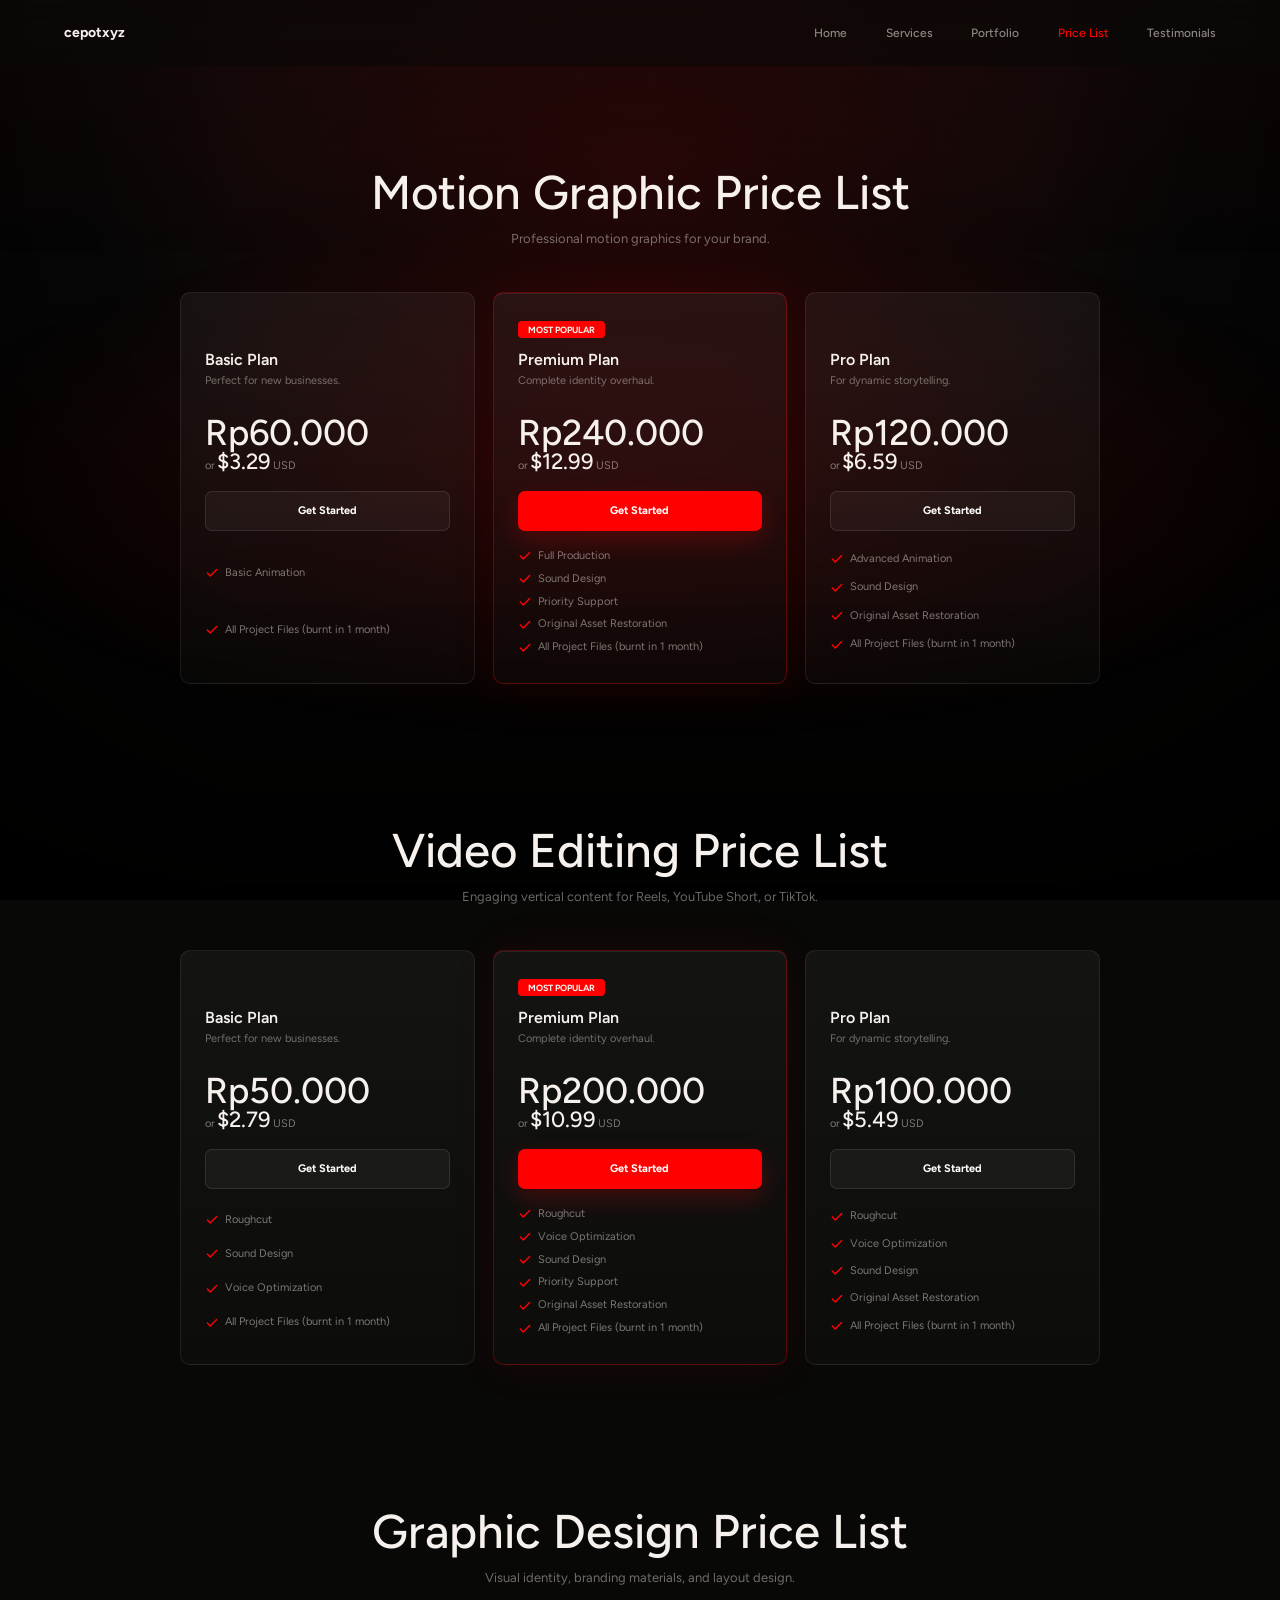
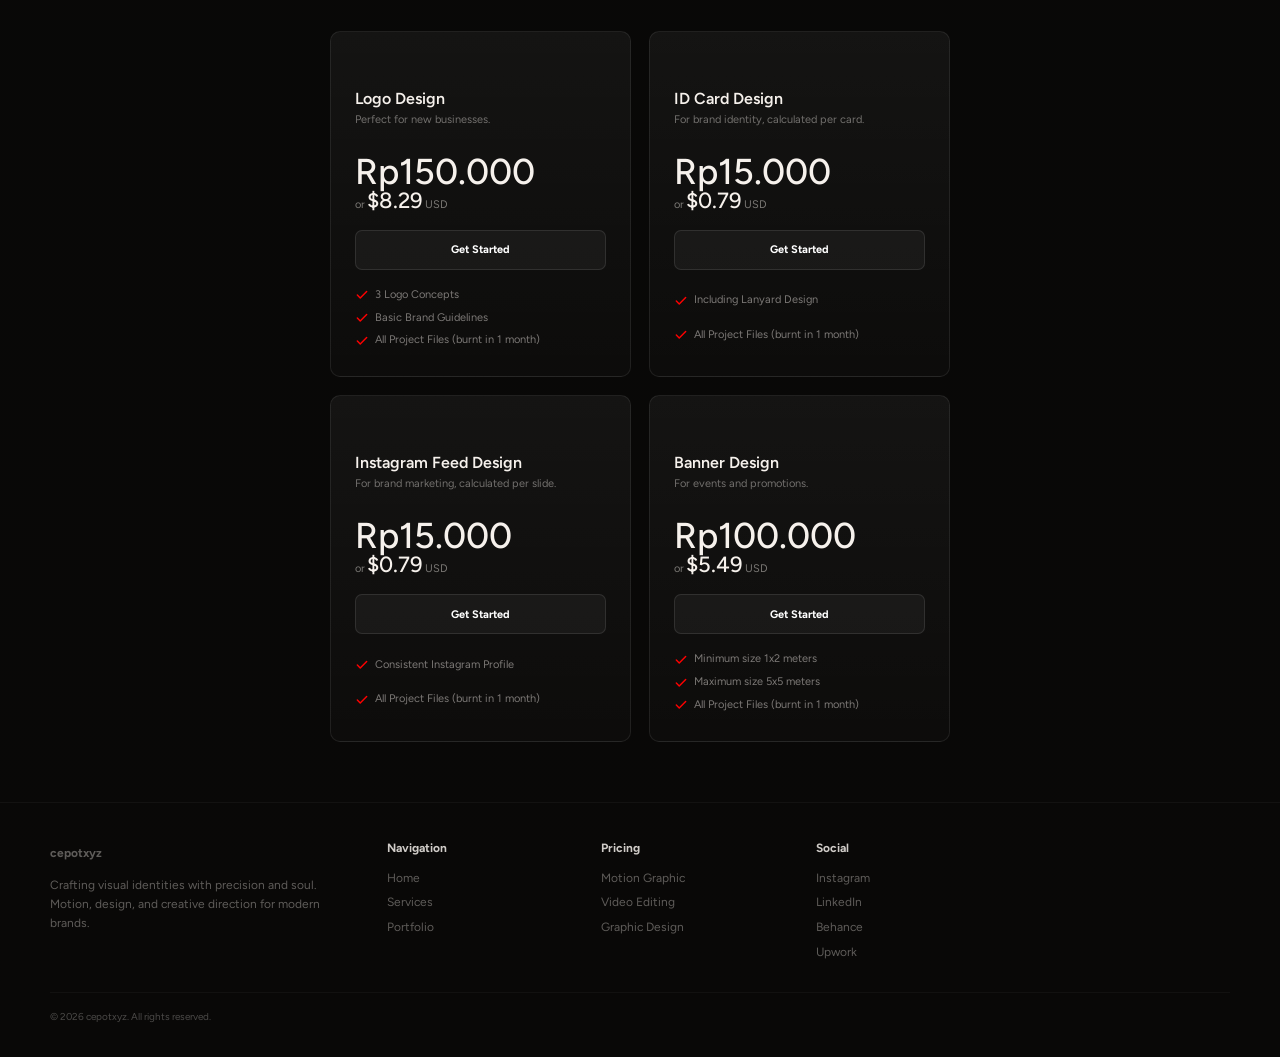
==== commit 399044a9: "update pricelist: realtime USD rate, hapus benefit durasi, tambah animasi benefit" ====
--- a/pricelist.html
+++ b/pricelist.html
@@ -30,13 +30,13 @@
                             <strong>Rp60.000</strong>
                         </div>
                         <div class="price" style="margin-top:-6px;">
-                            <span>or </span><strong style="font-size:22px;">$2.99</strong><span> USD</span>
-                        </div>
-                        <button class="price-btn">Get Started</button>
-                        <ul class="check-list">
-                            <li>
-                                <svg viewBox="0 0 24 24" width="14" height="14" fill="none" stroke="#FF0000" stroke-width="2.5" stroke-linecap="round" stroke-linejoin="round"><polyline points="20 6 9 17 4 12"/></svg>
-                                Simple Animation (6-8 seconds)
+                            <span>or </span><strong style="font-size:22px;">$3.29</strong><span> USD</span>
+                        </div>
+                        <button class="price-btn">Get Started</button>
+                        <ul class="check-list">
+                            <li>
+                                <svg viewBox="0 0 24 24" width="14" height="14" fill="none" stroke="#FF0000" stroke-width="2.5" stroke-linecap="round" stroke-linejoin="round"><polyline points="20 6 9 17 4 12"/></svg>
+                                Basic Animation
                             </li>
                             <li>
                                 <svg viewBox="0 0 24 24" width="14" height="14" fill="none" stroke="#FF0000" stroke-width="2.5" stroke-linecap="round" stroke-linejoin="round"><polyline points="20 6 9 17 4 12"/></svg>
@@ -53,7 +53,7 @@
                             <strong>Rp240.000</strong>
                         </div>
                         <div class="price" style="margin-top:-6px;">
-                            <span>or </span><strong style="font-size:22px;">$11.99</strong><span> USD</span>
+                            <span>or </span><strong style="font-size:22px;">$12.99</strong><span> USD</span>
                         </div>
                         <button class="price-btn">Get Started</button>
                         <ul class="check-list">
@@ -88,13 +88,13 @@
                             <strong>Rp120.000</strong>
                         </div>
                         <div class="price" style="margin-top:-6px;">
-                            <span>or </span><strong style="font-size:22px;">$5.99</strong><span> USD</span>
-                        </div>
-                        <button class="price-btn">Get Started</button>
-                        <ul class="check-list">
-                            <li>
-                                <svg viewBox="0 0 24 24" width="14" height="14" fill="none" stroke="#FF0000" stroke-width="2.5" stroke-linecap="round" stroke-linejoin="round"><polyline points="20 6 9 17 4 12"/></svg>
-                                Advanced Animation (12-30 seconds)
+                            <span>or </span><strong style="font-size:22px;">$6.59</strong><span> USD</span>
+                        </div>
+                        <button class="price-btn">Get Started</button>
+                        <ul class="check-list">
+                            <li>
+                                <svg viewBox="0 0 24 24" width="14" height="14" fill="none" stroke="#FF0000" stroke-width="2.5" stroke-linecap="round" stroke-linejoin="round"><polyline points="20 6 9 17 4 12"/></svg>
+                                Advanced Animation
                             </li>
                             <li>
                                 <svg viewBox="0 0 24 24" width="14" height="14" fill="none" stroke="#FF0000" stroke-width="2.5" stroke-linecap="round" stroke-linejoin="round"><polyline points="20 6 9 17 4 12"/></svg>
@@ -130,14 +130,10 @@
                             <strong>Rp50.000</strong>
                         </div>
                         <div class="price" style="margin-top:-6px;">
-                            <span>or </span><strong style="font-size:22px;">$2.99</strong><span> USD</span>
-                        </div>
-                        <button class="price-btn">Get Started</button>
-                        <ul class="check-list">
-                            <li>
-                                <svg viewBox="0 0 24 24" width="14" height="14" fill="none" stroke="#FF0000" stroke-width="2.5" stroke-linecap="round" stroke-linejoin="round"><polyline points="20 6 9 17 4 12"/></svg>
-                                Simple Editing (1-2 minutes)
-                            </li>
+                            <span>or </span><strong style="font-size:22px;">$2.79</strong><span> USD</span>
+                        </div>
+                        <button class="price-btn">Get Started</button>
+                        <ul class="check-list">
                             <li>
                                 <svg viewBox="0 0 24 24" width="14" height="14" fill="none" stroke="#FF0000" stroke-width="2.5" stroke-linecap="round" stroke-linejoin="round"><polyline points="20 6 9 17 4 12"/></svg>
                                 Roughcut
@@ -165,14 +161,10 @@
                             <strong>Rp200.000</strong>
                         </div>
                         <div class="price" style="margin-top:-6px;">
-                            <span>or </span><strong style="font-size:22px;">$11.99</strong><span> USD</span>
-                        </div>
-                        <button class="price-btn">Get Started</button>
-                        <ul class="check-list">
-                            <li>
-                                <svg viewBox="0 0 24 24" width="14" height="14" fill="none" stroke="#FF0000" stroke-width="2.5" stroke-linecap="round" stroke-linejoin="round"><polyline points="20 6 9 17 4 12"/></svg>
-                                Full Production (10 minutes+)
-                            </li>
+                            <span>or </span><strong style="font-size:22px;">$10.99</strong><span> USD</span>
+                        </div>
+                        <button class="price-btn">Get Started</button>
+                        <ul class="check-list">
                             <li>
                                 <svg viewBox="0 0 24 24" width="14" height="14" fill="none" stroke="#FF0000" stroke-width="2.5" stroke-linecap="round" stroke-linejoin="round"><polyline points="20 6 9 17 4 12"/></svg>
                                 Roughcut
@@ -208,14 +200,10 @@
                             <strong>Rp100.000</strong>
                         </div>
                         <div class="price" style="margin-top:-6px;">
-                            <span>or </span><strong style="font-size:22px;">$5.99</strong><span> USD</span>
-                        </div>
-                        <button class="price-btn">Get Started</button>
-                        <ul class="check-list">
-                            <li>
-                                <svg viewBox="0 0 24 24" width="14" height="14" fill="none" stroke="#FF0000" stroke-width="2.5" stroke-linecap="round" stroke-linejoin="round"><polyline points="20 6 9 17 4 12"/></svg>
-                                Advanced Editing (2-5 minutes)
-                            </li>
+                            <span>or </span><strong style="font-size:22px;">$5.49</strong><span> USD</span>
+                        </div>
+                        <button class="price-btn">Get Started</button>
+                        <ul class="check-list">
                             <li>
                                 <svg viewBox="0 0 24 24" width="14" height="14" fill="none" stroke="#FF0000" stroke-width="2.5" stroke-linecap="round" stroke-linejoin="round"><polyline points="20 6 9 17 4 12"/></svg>
                                 Roughcut
@@ -258,7 +246,7 @@
                             <strong>Rp150.000</strong>
                         </div>
                         <div class="price" style="margin-top:-6px;">
-                            <span>or </span><strong style="font-size:22px;">$8.99</strong><span> USD</span>
+                            <span>or </span><strong style="font-size:22px;">$8.29</strong><span> USD</span>
                         </div>
                         <button class="price-btn">Get Started</button>
                         <ul class="check-list">
@@ -285,7 +273,7 @@
                             <strong>Rp15.000</strong>
                         </div>
                         <div class="price" style="margin-top:-6px;">
-                            <span>or </span><strong style="font-size:22px;">$0.99</strong><span> USD</span>
+                            <span>or </span><strong style="font-size:22px;">$0.79</strong><span> USD</span>
                         </div>
                         <button class="price-btn">Get Started</button>
                         <ul class="check-list">
@@ -308,7 +296,7 @@
                             <strong>Rp15.000</strong>
                         </div>
                         <div class="price" style="margin-top:-6px;">
-                            <span>or </span><strong style="font-size:22px;">$0.99</strong><span> USD</span>
+                            <span>or </span><strong style="font-size:22px;">$0.79</strong><span> USD</span>
                         </div>
                         <button class="price-btn">Get Started</button>
                         <ul class="check-list">
@@ -331,7 +319,7 @@
                             <strong>Rp100.000</strong>
                         </div>
                         <div class="price" style="margin-top:-6px;">
-                            <span>or </span><strong style="font-size:22px;">$5.99</strong><span> USD</span>
+                            <span>or </span><strong style="font-size:22px;">$5.49</strong><span> USD</span>
                         </div>
                         <button class="price-btn">Get Started</button>
                         <ul class="check-list">
@@ -356,5 +344,29 @@
         <footer class="footer" id="footer"></footer>
     </main>
     <script src="script.js"></script>
+    <script>
+    document.addEventListener('DOMContentLoaded', async function() {
+        try {
+            const res = await fetch('https://api.exchangerate-api.com/v4/latest/USD');
+            const data = await res.json();
+            const idrRate = data.rates.IDR;
+            if (!idrRate) return;
+
+            document.querySelectorAll('.price-card').forEach(card => {
+                const priceEls = card.querySelectorAll('.price strong');
+                if (priceEls.length < 2) return;
+
+                const rpText = priceEls[0].textContent.trim();
+                const rpNum = parseInt(rpText.replace(/[^\d]/g, ''));
+                if (isNaN(rpNum)) return;
+
+                const usdNum = (rpNum / idrRate);
+                priceEls[1].textContent = '$' + usdNum.toFixed(2);
+            });
+        } catch(e) {
+            console.warn('Gagal ambil kurs, pakai harga USD default');
+        }
+    });
+    </script>
 </body>
 </html>
